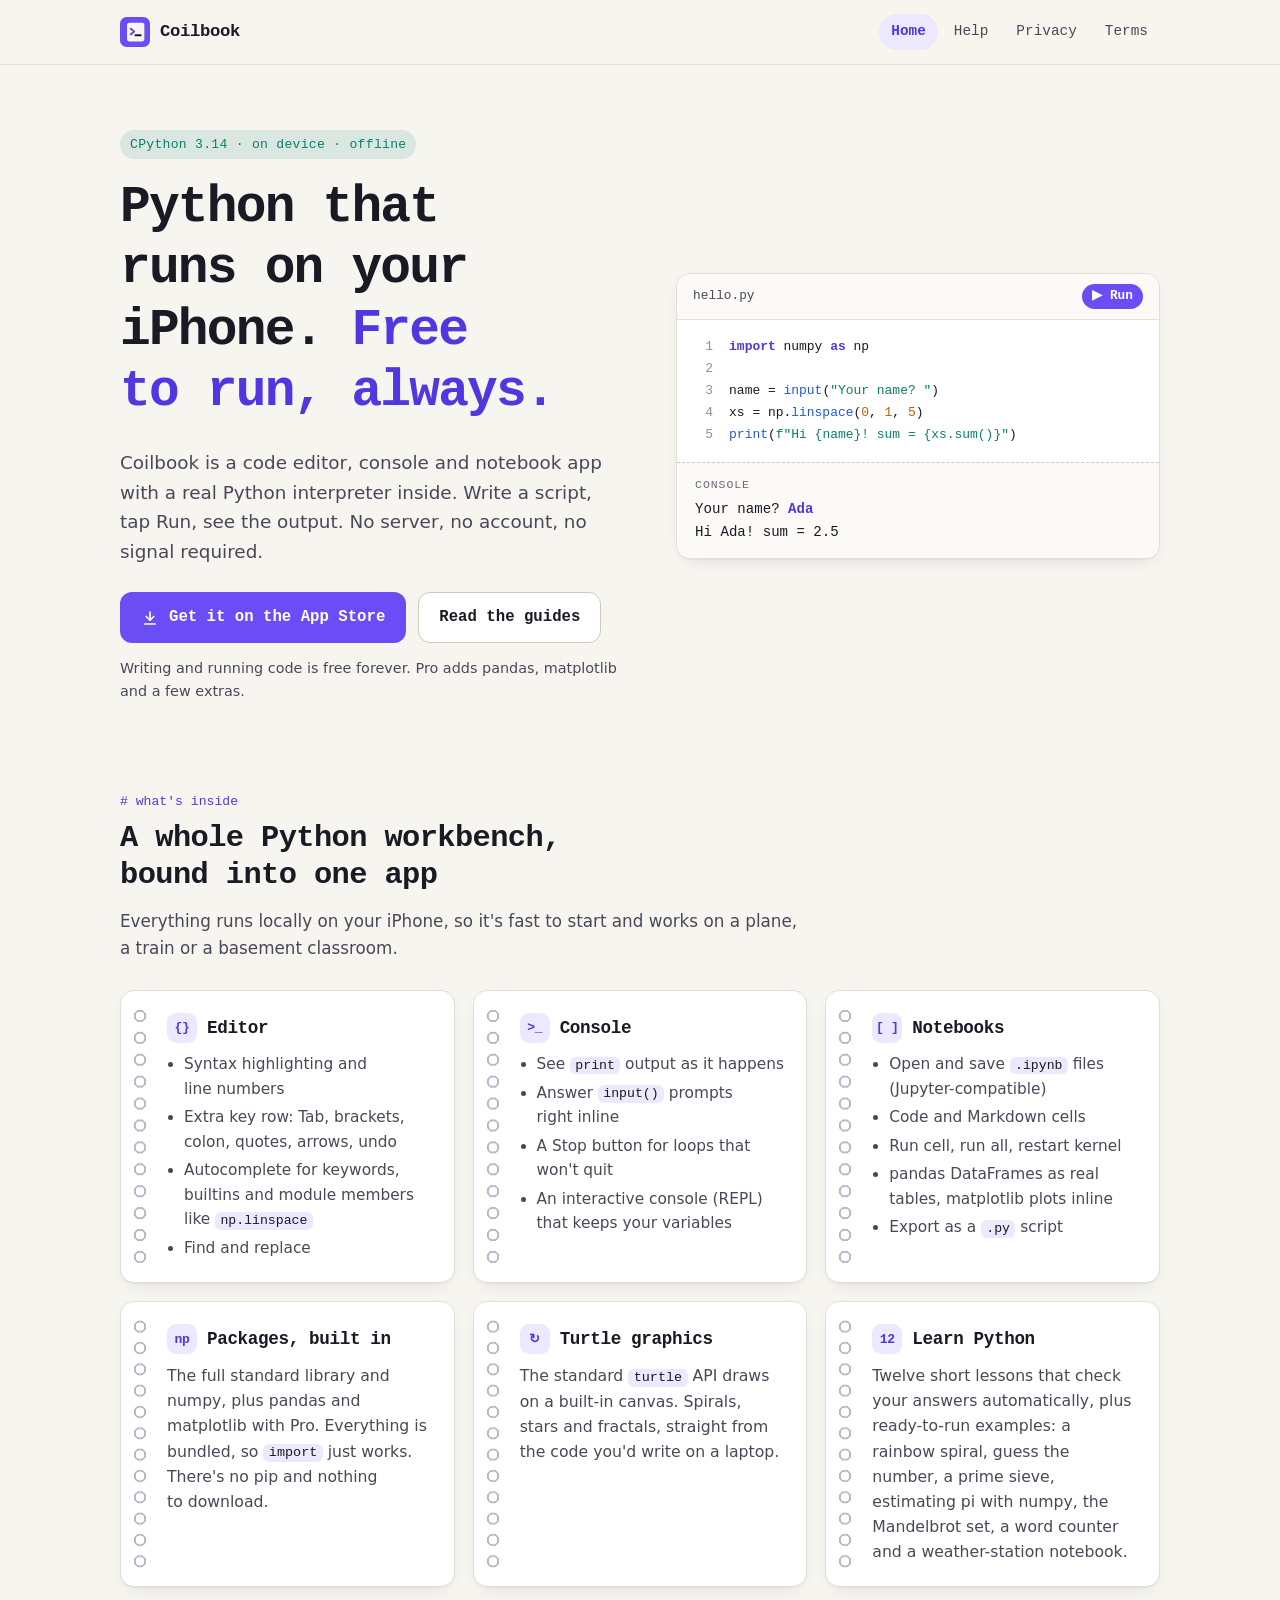
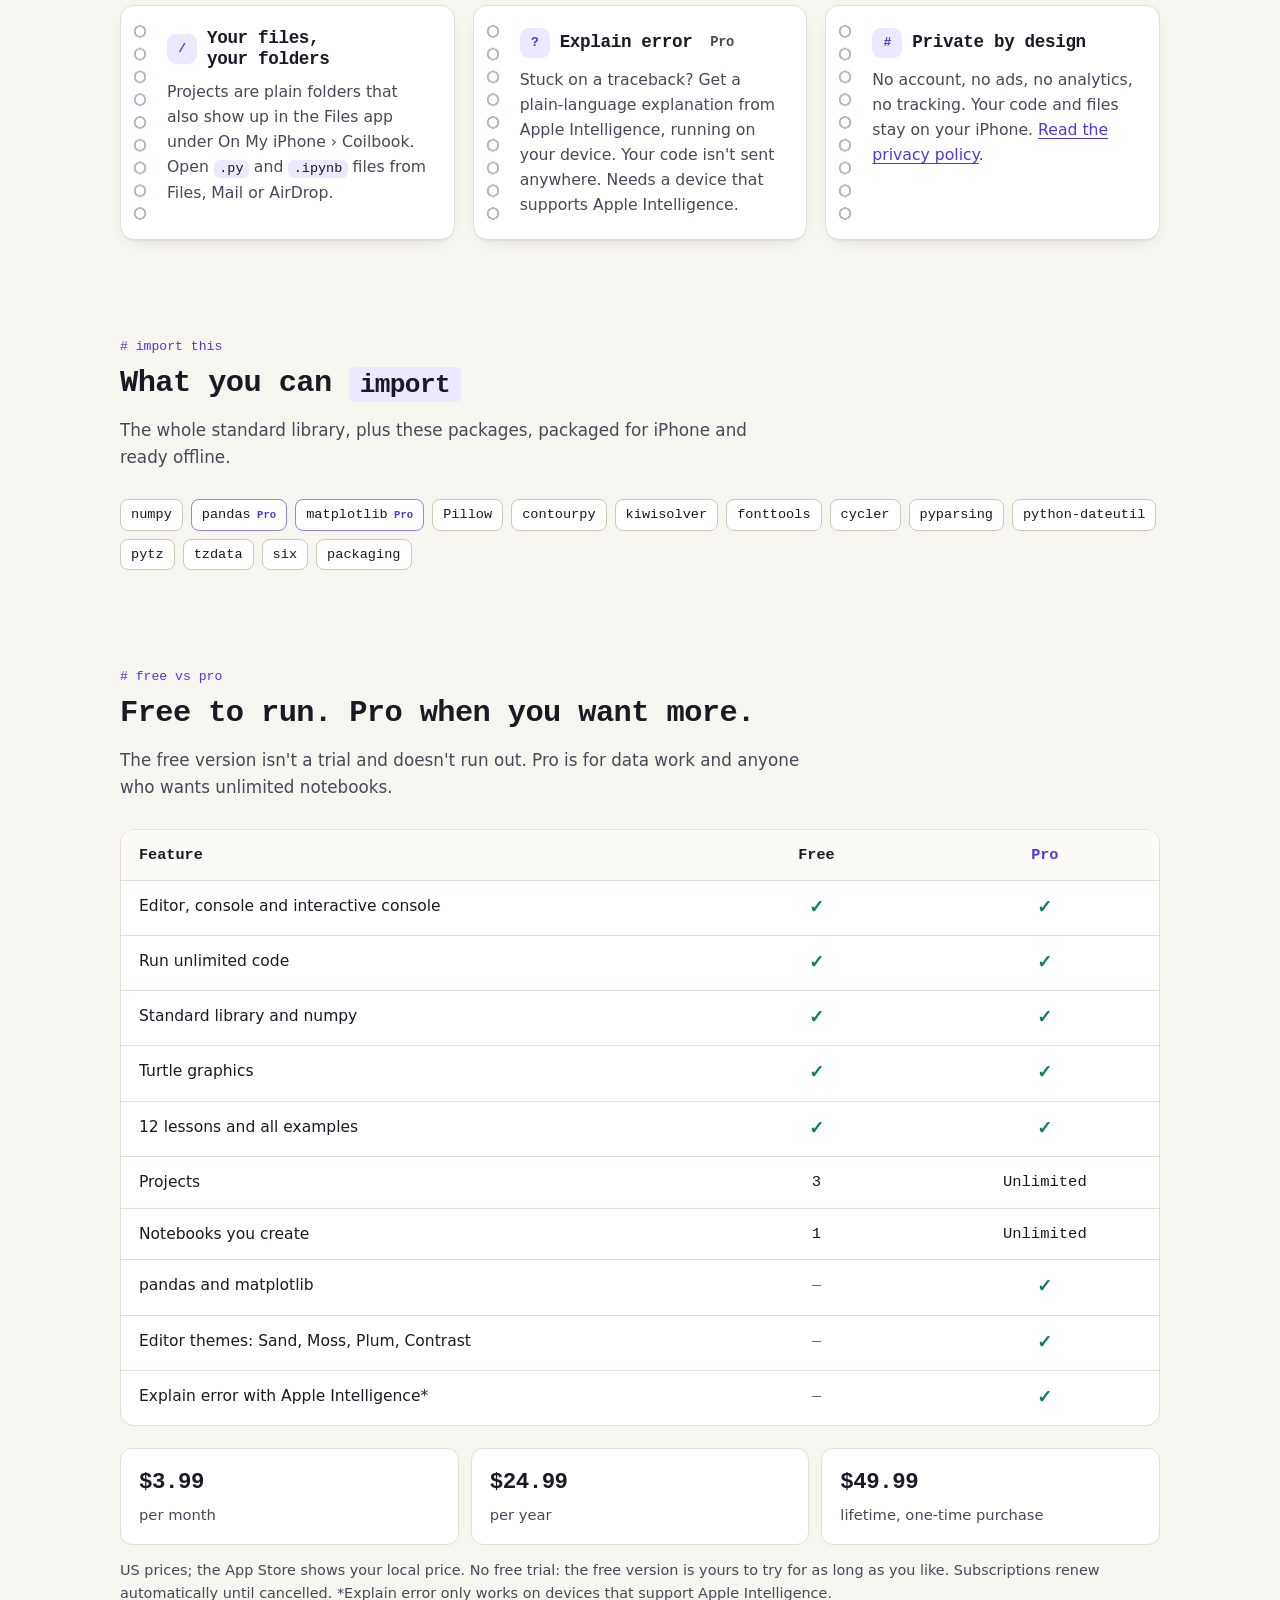
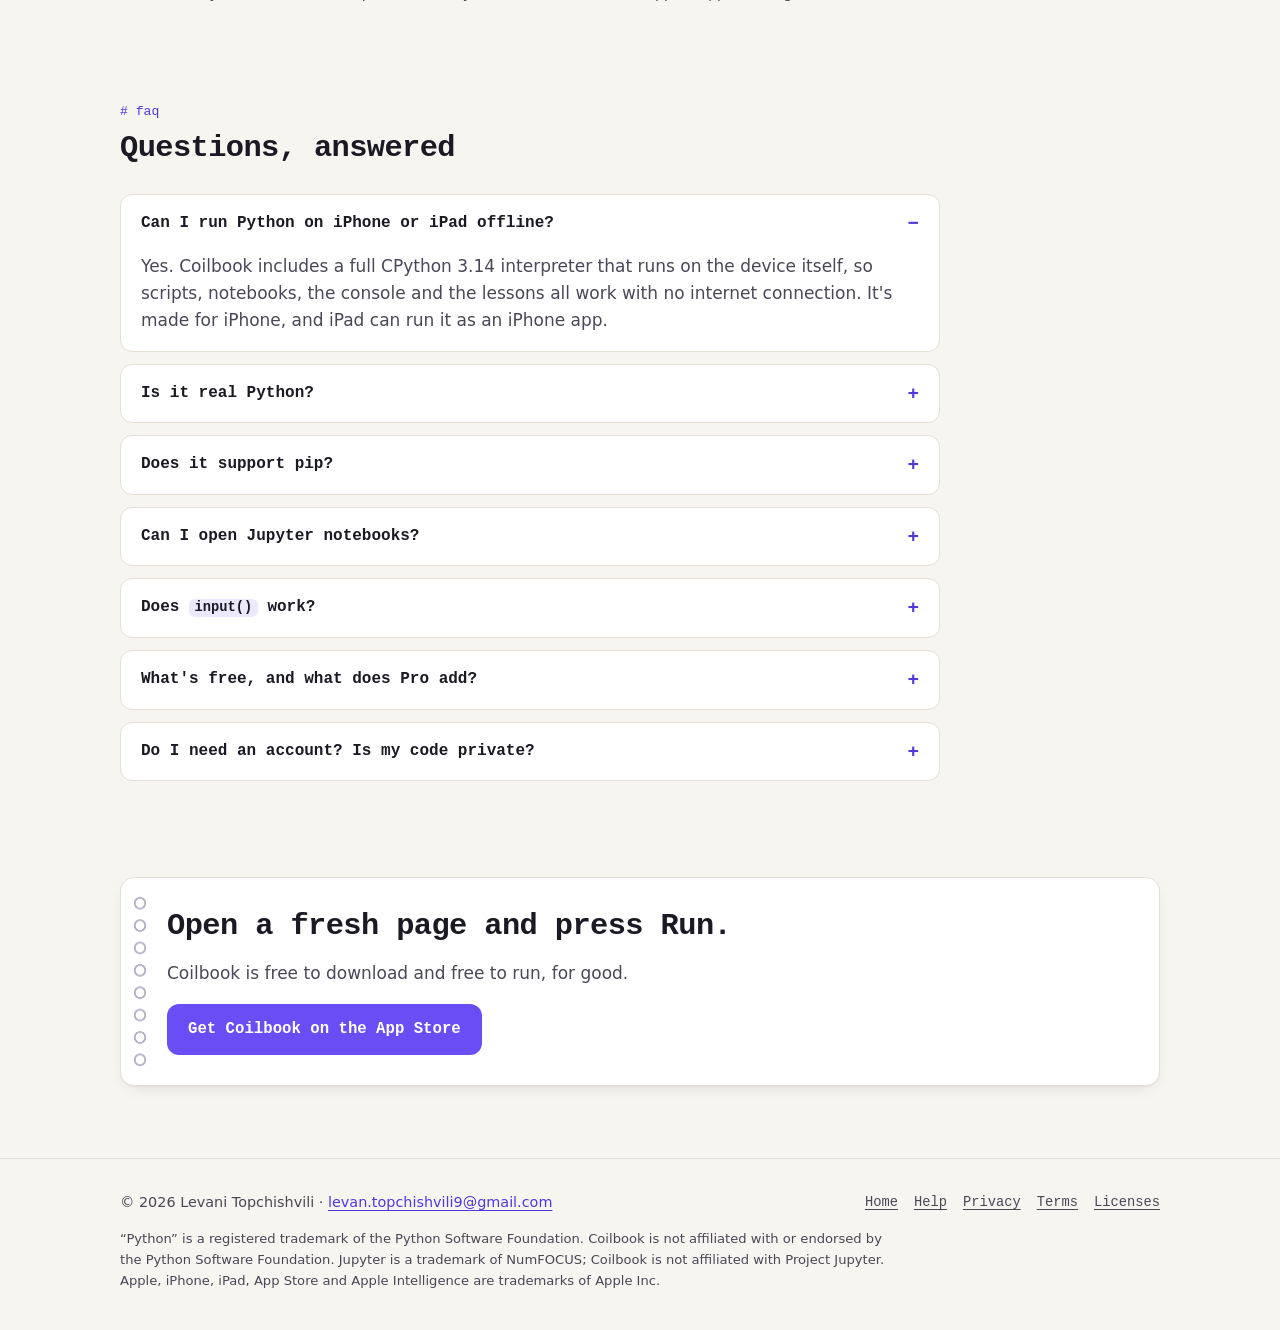
==== docs/index.html @ a7936e28 "Coilbook website" ====
<!doctype html>
<html lang="en">
<head>
  <meta charset="utf-8">
  <meta name="viewport" content="width=device-width, initial-scale=1">
  <title>Coilbook – Python on iPhone, offline</title>
  <meta name="description" content="Coilbook is a code editor, console and .ipynb notebook app that runs Python 3.14 entirely on your iPhone, offline. numpy, turtle and the full standard library included. Free to run, always.">
  <link rel="canonical" href="https://levan2002.github.io/coilbook/">
  <meta name="theme-color" content="#F7F5F0" media="(prefers-color-scheme: light)">
  <meta name="theme-color" content="#15131C" media="(prefers-color-scheme: dark)">
  <meta property="og:type" content="website">
  <meta property="og:site_name" content="Coilbook">
  <meta property="og:title" content="Coilbook – Python that runs on your iPhone">
  <meta property="og:description" content="Editor, console and Jupyter-compatible notebooks running CPython 3.14 on device. No account, no ads, no tracking.">
  <meta property="og:url" content="https://levan2002.github.io/coilbook/">
  <meta name="twitter:card" content="summary">
  <link rel="icon" href="favicon.svg" type="image/svg+xml">
  <link rel="stylesheet" href="styles.css">
  <script type="application/ld+json">
  {
    "@context": "https://schema.org",
    "@type": "SoftwareApplication",
    "name": "Coilbook",
    "operatingSystem": "iOS",
    "applicationCategory": "DeveloperApplication",
    "description": "A code editor, console and Jupyter-compatible notebooks that run Python 3.14 (CPython) entirely on the iPhone, offline.",
    "url": "https://levan2002.github.io/coilbook/",
    "downloadUrl": "https://apps.apple.com/app/coilbook",
    "author": { "@type": "Person", "name": "Levani Topchishvili" },
    "offers": { "@type": "Offer", "price": "0", "priceCurrency": "USD" }
  }
  </script>
  <script type="application/ld+json">
  {
    "@context": "https://schema.org",
    "@type": "FAQPage",
    "mainEntity": [
      {
        "@type": "Question",
        "name": "Can I run Python on iPhone or iPad offline?",
        "acceptedAnswer": { "@type": "Answer", "text": "Yes. Coilbook includes a full CPython 3.14 interpreter that runs on the device itself, so scripts, notebooks, the console and the lessons all work with no internet connection. It is made for iPhone, and iPad can run it as an iPhone app." }
      },
      {
        "@type": "Question",
        "name": "Does Coilbook support pip?",
        "acceptedAnswer": { "@type": "Answer", "text": "No. Coilbook does not download packages from the internet. It ships with the full standard library plus numpy, pandas and matplotlib (and their dependencies: Pillow, contourpy, kiwisolver, fonttools, cycler, pyparsing, python-dateutil, pytz, tzdata, six and packaging), all built in and ready to import." }
      },
      {
        "@type": "Question",
        "name": "Can I open Jupyter notebooks?",
        "acceptedAnswer": { "@type": "Answer", "text": "Yes. Coilbook opens and saves .ipynb files in the Jupyter-compatible format, with code and Markdown cells, inline results, pandas tables and matplotlib plots. You can also export a notebook as a .py script. Coilbook is not affiliated with Project Jupyter." }
      }
    ]
  }
  </script>
</head>
<body>
<a class="skip" href="#main">Skip to content</a>

<header class="site-header">
  <div class="wrap">
    <a class="brand" href="./">
      <svg class="brand-mark" viewBox="0 0 64 64" aria-hidden="true"><rect width="64" height="64" rx="14" fill="#6A4DF5"/><rect x="15" y="12" width="37" height="40" rx="5" fill="#F7F5F0"/><path d="M23 25l7 6-7 6" fill="none" stroke="#6A4DF5" stroke-width="4.5" stroke-linecap="round" stroke-linejoin="round"/><path d="M33 39h11" stroke="#1B1923" stroke-width="4.5" stroke-linecap="round"/></svg>
      Coilbook
    </a>
    <nav class="site-nav" aria-label="Main">
      <ul>
        <li><a href="./" aria-current="page">Home</a></li>
        <li><a href="help.html">Help</a></li>
        <li><a href="privacy.html">Privacy</a></li>
        <li><a href="terms.html">Terms</a></li>
      </ul>
    </nav>
  </div>
</header>

<main id="main">

  <section class="hero" aria-labelledby="hero-title">
    <div class="wrap">
      <div>
        <span class="eyebrow">CPython 3.14 · on device · offline</span>
        <h1 id="hero-title">Python that runs on your iPhone. <span class="accent">Free to run, always.</span></h1>
        <p class="lede">Coilbook is a code editor, console and notebook app with a real Python interpreter inside. Write a script, tap Run, see the output. No server, no account, no signal required.</p>
        <div class="cta">
          <a class="btn btn-primary" href="https://apps.apple.com/app/coilbook">
            <svg viewBox="0 0 24 24" fill="none" stroke="currentColor" stroke-width="2.2" stroke-linecap="round" stroke-linejoin="round" aria-hidden="true"><path d="M12 4v11"/><path d="M7 10l5 5 5-5"/><path d="M5 20h14"/></svg>
            Get it on the App Store
          </a>
          <a class="btn btn-ghost" href="help.html">Read the guides</a>
        </div>
        <p class="fineprint">Writing and running code is free forever. Pro adds pandas, matplotlib and a few extras.</p>
      </div>

      <figure class="code" aria-label="A short Python script in Coilbook and the output it prints">
        <div class="code-bar"><span>hello.py</span><span class="run" aria-hidden="true">&#9654; Run</span></div>
<pre><code><span class="l"><span class="k">import</span> numpy <span class="k">as</span> np</span><span class="l"> </span><span class="l">name = <span class="f">input</span>(<span class="s">"Your name? "</span>)</span><span class="l">xs = np.<span class="f">linspace</span>(<span class="n">0</span>, <span class="n">1</span>, <span class="n">5</span>)</span><span class="l"><span class="f">print</span>(<span class="s">f"Hi {name}! sum = {xs.sum()}"</span>)</span></code></pre>
        <div class="out"><span class="out-label">Console</span>Your name? <span class="typed">Ada</span>
Hi Ada! sum = 2.5</div>
      </figure>
    </div>
  </section>

  <section id="features" aria-labelledby="features-title">
    <div class="wrap">
      <div class="section-head">
        <span class="tag"># what's inside</span>
        <h2 id="features-title">A whole Python workbench, bound into one app</h2>
        <p>Everything runs locally on your iPhone, so it's fast to start and works on a plane, a train or a basement classroom.</p>
      </div>

      <div class="grid">
        <article class="coil feature">
          <h3><span class="glyph" aria-hidden="true">{}</span>Editor</h3>
          <ul>
            <li>Syntax highlighting and line numbers</li>
            <li>Extra key row: Tab, brackets, colon, quotes, arrows, undo</li>
            <li>Autocomplete for keywords, builtins and module members like <code>np.linspace</code></li>
            <li>Find and replace</li>
          </ul>
        </article>

        <article class="coil feature">
          <h3><span class="glyph" aria-hidden="true">&gt;_</span>Console</h3>
          <ul>
            <li>See <code>print</code> output as it happens</li>
            <li>Answer <code>input()</code> prompts right inline</li>
            <li>A Stop button for loops that won't quit</li>
            <li>An interactive console (REPL) that keeps your variables</li>
          </ul>
        </article>

        <article class="coil feature">
          <h3><span class="glyph" aria-hidden="true">[ ]</span>Notebooks</h3>
          <ul>
            <li>Open and save <code>.ipynb</code> files (Jupyter-compatible)</li>
            <li>Code and Markdown cells</li>
            <li>Run cell, run all, restart kernel</li>
            <li>pandas DataFrames as real tables, matplotlib plots inline</li>
            <li>Export as a <code>.py</code> script</li>
          </ul>
        </article>

        <article class="coil feature">
          <h3><span class="glyph" aria-hidden="true">np</span>Packages, built in</h3>
          <p>The full standard library and numpy, plus pandas and matplotlib with Pro. Everything is bundled, so <code>import</code> just works. There's no pip and nothing to download.</p>
        </article>

        <article class="coil feature">
          <h3><span class="glyph" aria-hidden="true">&#8635;</span>Turtle graphics</h3>
          <p>The standard <code>turtle</code> API draws on a built-in canvas. Spirals, stars and fractals, straight from the code you'd write on a laptop.</p>
        </article>

        <article class="coil feature">
          <h3><span class="glyph" aria-hidden="true">12</span>Learn Python</h3>
          <p>Twelve short lessons that check your answers automatically, plus ready-to-run examples: a rainbow spiral, guess the number, a prime sieve, estimating pi with numpy, the Mandelbrot set, a word counter and a weather-station notebook.</p>
        </article>

        <article class="coil feature">
          <h3><span class="glyph" aria-hidden="true">/</span>Your files, your folders</h3>
          <p>Projects are plain folders that also show up in the Files app under On My iPhone › Coilbook. Open <code>.py</code> and <code>.ipynb</code> files from Files, Mail or AirDrop.</p>
        </article>

        <article class="coil feature">
          <h3><span class="glyph" aria-hidden="true">?</span>Explain error <small class="meta">&nbsp;Pro</small></h3>
          <p>Stuck on a traceback? Get a plain-language explanation from Apple Intelligence, running on your device. Your code isn't sent anywhere. Needs a device that supports Apple Intelligence.</p>
        </article>

        <article class="coil feature">
          <h3><span class="glyph" aria-hidden="true">#</span>Private by design</h3>
          <p>No account, no ads, no analytics, no tracking. Your code and files stay on your iPhone. <a href="privacy.html">Read the privacy policy</a>.</p>
        </article>
      </div>
    </div>
  </section>

  <section id="packages" aria-labelledby="packages-title">
    <div class="wrap">
      <div class="section-head">
        <span class="tag"># import this</span>
        <h2 id="packages-title">What you can <code>import</code></h2>
        <p>The whole standard library, plus these packages, packaged for iPhone and ready offline.</p>
      </div>
      <ul class="pkgs" aria-label="Bundled packages">
        <li>numpy</li>
        <li class="pro">pandas</li>
        <li class="pro">matplotlib</li>
        <li>Pillow</li>
        <li>contourpy</li>
        <li>kiwisolver</li>
        <li>fonttools</li>
        <li>cycler</li>
        <li>pyparsing</li>
        <li>python-dateutil</li>
        <li>pytz</li>
        <li>tzdata</li>
        <li>six</li>
        <li>packaging</li>
      </ul>
    </div>
  </section>

  <section id="pricing" aria-labelledby="pricing-title">
    <div class="wrap">
      <div class="section-head">
        <span class="tag"># free vs pro</span>
        <h2 id="pricing-title">Free to run. Pro when you want more.</h2>
        <p>The free version isn't a trial and doesn't run out. Pro is for data work and anyone who wants unlimited notebooks.</p>
      </div>

      <div class="table-scroll">
        <table class="plans">
          <caption class="visually-hidden">What's included in Coilbook Free and Coilbook Pro</caption>
          <thead>
            <tr><th scope="col">Feature</th><th scope="col">Free</th><th scope="col" class="pro-col">Pro</th></tr>
          </thead>
          <tbody>
            <tr><th scope="row">Editor, console and interactive console</th><td class="yes">&#10003;<span class="visually-hidden"> Included</span></td><td class="yes">&#10003;<span class="visually-hidden"> Included</span></td></tr>
            <tr><th scope="row">Run unlimited code</th><td class="yes">&#10003;<span class="visually-hidden"> Included</span></td><td class="yes">&#10003;<span class="visually-hidden"> Included</span></td></tr>
            <tr><th scope="row">Standard library and numpy</th><td class="yes">&#10003;<span class="visually-hidden"> Included</span></td><td class="yes">&#10003;<span class="visually-hidden"> Included</span></td></tr>
            <tr><th scope="row">Turtle graphics</th><td class="yes">&#10003;<span class="visually-hidden"> Included</span></td><td class="yes">&#10003;<span class="visually-hidden"> Included</span></td></tr>
            <tr><th scope="row">12 lessons and all examples</th><td class="yes">&#10003;<span class="visually-hidden"> Included</span></td><td class="yes">&#10003;<span class="visually-hidden"> Included</span></td></tr>
            <tr><th scope="row">Projects</th><td>3</td><td>Unlimited</td></tr>
            <tr><th scope="row">Notebooks you create</th><td>1</td><td>Unlimited</td></tr>
            <tr><th scope="row">pandas and matplotlib</th><td class="no">&mdash;<span class="visually-hidden"> Not included</span></td><td class="yes">&#10003;<span class="visually-hidden"> Included</span></td></tr>
            <tr><th scope="row">Editor themes: Sand, Moss, Plum, Contrast</th><td class="no">&mdash;<span class="visually-hidden"> Not included</span></td><td class="yes">&#10003;<span class="visually-hidden"> Included</span></td></tr>
            <tr><th scope="row">Explain error with Apple Intelligence*</th><td class="no">&mdash;<span class="visually-hidden"> Not included</span></td><td class="yes">&#10003;<span class="visually-hidden"> Included</span></td></tr>
          </tbody>
        </table>
      </div>

      <div class="prices" aria-label="Coilbook Pro prices">
        <div class="price"><b>$3.99</b><span>per month</span></div>
        <div class="price"><b>$24.99</b><span>per year</span></div>
        <div class="price"><b>$49.99</b><span>lifetime, one-time purchase</span></div>
      </div>
      <p class="fineprint" style="margin-top:14px">US prices; the App Store shows your local price. No free trial: the free version is yours to try for as long as you like. Subscriptions renew automatically until cancelled. *Explain error only works on devices that support Apple Intelligence.</p>
    </div>
  </section>

  <section id="faq" aria-labelledby="faq-title">
    <div class="wrap">
      <div class="section-head">
        <span class="tag"># faq</span>
        <h2 id="faq-title">Questions, answered</h2>
      </div>
      <div class="faq">
        <details open>
          <summary>Can I run Python on iPhone or iPad offline?</summary>
          <div>
            <p>Yes. Coilbook includes a full CPython 3.14 interpreter that runs on the device itself, so scripts, notebooks, the console and the lessons all work with no internet connection. It's made for iPhone, and iPad can run it as an iPhone app.</p>
          </div>
        </details>
        <details>
          <summary>Is it real Python?</summary>
          <div>
            <p>Yes. It's CPython 3.14, the reference implementation, with the full standard library. Code you write in Coilbook is ordinary Python, so it runs the same way on a Mac or PC.</p>
          </div>
        </details>
        <details>
          <summary>Does it support pip?</summary>
          <div>
            <p>No. Coilbook doesn't download packages from the internet. Instead it ships with the full standard library plus numpy, pandas and matplotlib (and their dependencies: Pillow, contourpy, kiwisolver, fonttools, cycler, pyparsing, python-dateutil, pytz, tzdata, six and packaging), all built in and ready to <code>import</code>. pandas and matplotlib need Pro.</p>
          </div>
        </details>
        <details>
          <summary>Can I open Jupyter notebooks?</summary>
          <div>
            <p>Yes. Coilbook opens and saves <code>.ipynb</code> files in the Jupyter-compatible format, with code and Markdown cells, inline results, pandas tables and matplotlib plots. You can also export a notebook as a <code>.py</code> script. Open notebooks from the Files app, Mail or AirDrop. (Coilbook is an independent app and isn't affiliated with Project Jupyter.)</p>
          </div>
        </details>
        <details>
          <summary>Does <code>input()</code> work?</summary>
          <div>
            <p>Yes. When your program asks for input, the prompt appears in the console and you type the answer right there, just like in a terminal.</p>
          </div>
        </details>
        <details>
          <summary>What's free, and what does Pro add?</summary>
          <div>
            <p>Free: the editor, unlimited code runs, the standard library, numpy, turtle, the console, all lessons and examples, 3 projects and 1 notebook you create. Pro adds pandas and matplotlib, unlimited notebooks and projects, four editor themes and Explain error. Pro is $3.99 a month, $24.99 a year or $49.99 once for lifetime.</p>
          </div>
        </details>
        <details>
          <summary>Do I need an account? Is my code private?</summary>
          <div>
            <p>No account is needed. There are no ads, no analytics and no tracking, and your code and files stay on your iPhone. Details are in the <a href="privacy.html">privacy policy</a>.</p>
          </div>
        </details>
      </div>
    </div>
  </section>

  <section aria-labelledby="cta-title">
    <div class="wrap">
      <div class="coil" style="padding-top:30px;padding-bottom:30px">
        <h2 id="cta-title">Open a fresh page and press Run.</h2>
        <p style="color:var(--ink-2)">Coilbook is free to download and free to run, for good.</p>
        <a class="btn btn-primary" href="https://apps.apple.com/app/coilbook">Get Coilbook on the App Store</a>
      </div>
    </div>
  </section>

</main>

<footer class="site-footer">
  <div class="wrap">
    <div class="footer-top">
      <p style="margin:0">&copy; 2026 Levani Topchishvili · <a href="mailto:levan.topchishvili9@gmail.com">levan.topchishvili9@gmail.com</a></p>
      <ul class="footer-links">
        <li><a href="./">Home</a></li>
        <li><a href="help.html">Help</a></li>
        <li><a href="privacy.html">Privacy</a></li>
        <li><a href="terms.html">Terms</a></li>
        <li><a href="licenses.html">Licenses</a></li>
      </ul>
    </div>
    <p class="trademark">&ldquo;Python&rdquo; is a registered trademark of the Python Software Foundation. Coilbook is not affiliated with or endorsed by the Python Software Foundation. Jupyter is a trademark of NumFOCUS; Coilbook is not affiliated with Project Jupyter. Apple, iPhone, iPad, App Store and Apple Intelligence are trademarks of Apple Inc.</p>
  </div>
</footer>
</body>
</html>
---- docs/styles.css ----
/* Coilbook website — spiral-bound coder's notebook */

:root {
  color-scheme: light dark;
  --paper: #F7F5F0;
  --sheet: #FFFFFF;
  --sheet-2: #FBFAF6;
  --ink: #1B1923;
  --ink-2: #4A4757;
  --rule: #E3DFD4;
  --rule-strong: #CFC9BA;
  --violet: #6A4DF5;
  --violet-ink: #5236E0;
  --violet-soft: #ECE8FE;
  --on-violet: #FFFFFF;
  --teal: #0B7F68;
  --amber: #B4610C;
  --blue: #2457D6;
  --muted-code: #6B6878;
  --ring: #B9B3C7;
  --shadow: 0 1px 0 rgba(27, 25, 35, .04), 0 6px 20px -12px rgba(27, 25, 35, .25);

  --mono: ui-monospace, "SF Mono", SFMono-Regular, Menlo, Consolas, monospace;
  --sans: system-ui, -apple-system, BlinkMacSystemFont, "Segoe UI", Roboto, "Helvetica Neue", Arial, sans-serif;
  --radius: 14px;
  --max: 1080px;
}

@media (prefers-color-scheme: dark) {
  :root {
    --paper: #15131C;
    --sheet: #1D1A26;
    --sheet-2: #191722;
    --ink: #ECEAF2;
    --ink-2: #B5B1C4;
    --rule: #2E2A3A;
    --rule-strong: #3D384C;
    --violet: #9583FF;
    --violet-ink: #A797FF;
    --violet-soft: #26213A;
    --on-violet: #15131C;
    --teal: #45CDAE;
    --amber: #F0A65A;
    --blue: #86A8FF;
    --muted-code: #8F8BA1;
    --ring: #4A4560;
    --shadow: 0 1px 0 rgba(0, 0, 0, .3), 0 8px 24px -14px rgba(0, 0, 0, .7);
  }
}

*, *::before, *::after { box-sizing: border-box; }

html { -webkit-text-size-adjust: 100%; scroll-padding-top: 84px; }
@media (prefers-reduced-motion: no-preference) { html { scroll-behavior: smooth; } }

body {
  margin: 0;
  background: var(--paper);
  color: var(--ink);
  font: 17px/1.6 var(--sans);
  -webkit-font-smoothing: antialiased;
}

img, svg { max-width: 100%; display: block; }

a { color: var(--violet-ink); text-underline-offset: 3px; text-decoration-thickness: 1px; }
a:hover { text-decoration-thickness: 2px; }
:focus-visible { outline: 3px solid var(--violet); outline-offset: 2px; border-radius: 6px; }

h1, h2, h3, h4 {
  font-family: var(--mono);
  font-weight: 700;
  letter-spacing: -0.02em;
  line-height: 1.2;
  margin: 0 0 .5em;
  text-wrap: balance;
}
h1 { font-size: clamp(2rem, 5.2vw, 3.2rem); letter-spacing: -0.035em; }
h2 { font-size: clamp(1.45rem, 3vw, 1.9rem); }
h3 { font-size: 1.1rem; }
p { margin: 0 0 1em; }
p, li { text-wrap: pretty; }

code, kbd, pre, samp { font-family: var(--mono); font-size: .9em; }
:not(pre) > code {
  background: var(--violet-soft);
  color: var(--ink);
  padding: .1em .4em;
  border-radius: 6px;
  font-size: .86em;
}
kbd {
  display: inline-block;
  min-width: 1.8em;
  padding: .05em .45em;
  border: 1px solid var(--rule-strong);
  border-bottom-width: 2px;
  border-radius: 6px;
  background: var(--sheet);
  font-size: .82em;
  text-align: center;
}

.skip {
  position: absolute; left: 16px; top: -60px;
  background: var(--violet); color: var(--on-violet);
  padding: 8px 14px; border-radius: 8px; z-index: 100; text-decoration: none;
}
.skip:focus { top: 12px; }

.wrap { width: 100%; max-width: var(--max); margin: 0 auto; padding: 0 20px; }
@media (max-width: 480px) { .wrap { padding: 0 16px; } }

/* ---------- Header ---------- */
.site-header {
  position: sticky; top: 0; z-index: 50;
  background: color-mix(in srgb, var(--paper) 88%, transparent);
  -webkit-backdrop-filter: saturate(1.4) blur(12px);
  backdrop-filter: saturate(1.4) blur(12px);
  border-bottom: 1px solid var(--rule);
}
.site-header .wrap {
  display: flex; align-items: center; justify-content: space-between;
  gap: 16px; min-height: 64px; flex-wrap: wrap;
}
.brand {
  display: inline-flex; align-items: center; gap: 10px;
  font-family: var(--mono); font-weight: 700; font-size: 1.08rem;
  color: var(--ink); text-decoration: none; letter-spacing: -0.02em;
}
.brand-mark { width: 30px; height: 30px; flex: none; }
.site-nav ul { display: flex; gap: 4px; list-style: none; margin: 0; padding: 0; flex-wrap: wrap; }
.site-nav a {
  display: block; padding: 6px 12px; border-radius: 999px;
  font-family: var(--mono); font-size: .9rem; color: var(--ink-2); text-decoration: none;
}
.site-nav a:hover { color: var(--ink); background: var(--violet-soft); }
.site-nav a[aria-current="page"] { color: var(--violet-ink); background: var(--violet-soft); font-weight: 600; }
@media (max-width: 520px) {
  .site-header .wrap { padding-top: 8px; padding-bottom: 8px; gap: 6px; }
  .site-nav a { padding: 5px 9px; font-size: .84rem; }
}

/* ---------- Buttons ---------- */
.btn {
  display: inline-flex; align-items: center; gap: 10px;
  padding: 12px 20px; border-radius: 12px;
  font-family: var(--mono); font-weight: 600; font-size: .98rem;
  text-decoration: none; border: 1.5px solid transparent;
  transition: transform .12s ease, background-color .12s ease;
}
.btn:active { transform: translateY(1px); }
.btn-primary { background: var(--violet); color: var(--on-violet); }
.btn-primary:hover { background: var(--violet-ink); }
.btn-ghost { color: var(--ink); border-color: var(--rule-strong); background: var(--sheet); }
.btn-ghost:hover { border-color: var(--violet); }
.btn svg { width: 18px; height: 18px; }

/* ---------- Coil-bound card ---------- */
.coil {
  position: relative;
  background: var(--sheet);
  border: 1px solid var(--rule);
  border-radius: var(--radius);
  box-shadow: var(--shadow);
  padding: 22px 22px 22px 46px;
}
.coil::before {
  content: "";
  position: absolute; left: 10px; top: 14px; bottom: 14px; width: 18px;
  background:
    radial-gradient(circle at 50% 50%, transparent 4.2px, var(--ring) 4.6px, var(--ring) 6px, transparent 6.4px)
    center top / 18px 22px;
  background-repeat: no-repeat round;
  pointer-events: none;
}
.coil > :last-child { margin-bottom: 0; }

/* ---------- Hero ---------- */
.hero { padding: 64px 0 40px; }
.hero .wrap { display: grid; grid-template-columns: 1.05fr 1fr; gap: 48px; align-items: center; }
.eyebrow {
  display: inline-block; margin-bottom: 18px;
  font-family: var(--mono); font-size: .82rem; letter-spacing: .02em;
  color: var(--teal); background: color-mix(in srgb, var(--teal) 12%, transparent);
  padding: 4px 10px; border-radius: 999px;
}
.hero h1 .accent { color: var(--violet-ink); }
.lede { font-size: 1.15rem; color: var(--ink-2); max-width: 34em; }
.cta { display: flex; gap: 12px; flex-wrap: wrap; margin: 26px 0 14px; }
.fineprint { font-size: .9rem; color: var(--ink-2); margin: 0; }
@media (max-width: 860px) {
  .hero { padding: 40px 0 24px; }
  .hero .wrap { grid-template-columns: 1fr; gap: 32px; }
}

/* ---------- Code blocks ---------- */
.code {
  margin: 0;
  border-radius: var(--radius);
  background: var(--sheet);
  border: 1px solid var(--rule);
  box-shadow: var(--shadow);
  overflow: hidden;
}
.code-bar {
  display: flex; align-items: center; justify-content: space-between; gap: 8px;
  padding: 10px 16px; border-bottom: 1px solid var(--rule);
  font-family: var(--mono); font-size: .8rem; color: var(--ink-2);
  background: var(--sheet-2);
}
.code-bar .run {
  color: var(--on-violet); background: var(--violet);
  padding: 2px 10px; border-radius: 999px; font-weight: 600;
}
.code pre {
  margin: 0; padding: 16px 18px 16px 0;
  overflow-x: auto; font-size: .9rem; line-height: 1.7;
  counter-reset: ln;
}
.code pre code { display: block; }
.code .l { display: block; padding-left: 52px; position: relative; white-space: pre; }
.code .l::before {
  counter-increment: ln; content: counter(ln);
  position: absolute; left: 0; width: 36px; text-align: right;
  color: var(--muted-code); opacity: .75;
}
.code .out {
  border-top: 1px dashed var(--rule-strong);
  padding: 12px 18px 14px;
  font-family: var(--mono); font-size: .88rem; line-height: 1.65;
  background: var(--sheet-2);
  white-space: pre-wrap;
}
.code .out-label {
  display: block; font-size: .72rem; letter-spacing: .08em; text-transform: uppercase;
  color: var(--muted-code); margin-bottom: 4px;
}
.code .typed { color: var(--violet-ink); font-weight: 600; }

/* syntax */
.k { color: var(--violet-ink); font-weight: 600; }
.s { color: var(--teal); }
.n { color: var(--amber); }
.f { color: var(--blue); }
.c { color: var(--muted-code); font-style: italic; }

/* keyboard row strip */
.keyrow {
  display: flex; gap: 6px; flex-wrap: wrap;
  padding: 10px 14px; border-top: 1px solid var(--rule); background: var(--sheet-2);
}
.keyrow span {
  font-family: var(--mono); font-size: .8rem;
  padding: 3px 9px; border-radius: 7px;
  background: var(--sheet); border: 1px solid var(--rule-strong); color: var(--ink);
}

/* ---------- Sections ---------- */
section { padding: 48px 0; }
.section-head { max-width: 40em; margin-bottom: 28px; }
.section-head p { color: var(--ink-2); font-size: 1.05rem; }
.tag {
  font-family: var(--mono); font-size: .82rem; color: var(--violet-ink);
  display: block; margin-bottom: 8px;
}

.grid { display: grid; gap: 18px; grid-template-columns: repeat(auto-fill, minmax(min(100%, 300px), 1fr)); }
.feature h3 { display: flex; align-items: center; gap: 10px; }
.feature h3 .glyph {
  flex: none; width: 30px; height: 30px; border-radius: 9px;
  display: inline-grid; place-items: center;
  font-size: .82rem; color: var(--violet-ink); background: var(--violet-soft);
}
.feature p { color: var(--ink-2); font-size: .98rem; }
.feature ul { margin: 0; padding-left: 1.1em; color: var(--ink-2); font-size: .96rem; }
.feature li + li { margin-top: 4px; }

.pkgs { display: flex; flex-wrap: wrap; gap: 8px; margin: 0; padding: 0; list-style: none; }
.pkgs li {
  font-family: var(--mono); font-size: .85rem;
  padding: 4px 10px; border-radius: 8px;
  border: 1px solid var(--rule-strong); background: var(--sheet);
}
.pkgs li.pro { border-color: color-mix(in srgb, var(--violet) 55%, var(--rule-strong)); }
.pkgs li.pro::after { content: " Pro"; color: var(--violet-ink); font-weight: 700; font-size: .78em; }

/* ---------- Pricing table ---------- */
.table-scroll { overflow-x: auto; border-radius: var(--radius); }
table.plans {
  width: 100%; min-width: 520px; border-collapse: separate; border-spacing: 0;
  background: var(--sheet); border: 1px solid var(--rule); border-radius: var(--radius);
  box-shadow: var(--shadow); overflow: hidden; font-size: .97rem;
}
.plans th, .plans td { padding: 13px 18px; text-align: left; border-bottom: 1px solid var(--rule); vertical-align: top; }
.plans tbody tr:last-child th, .plans tbody tr:last-child td { border-bottom: 0; }
.plans thead th { font-family: var(--mono); font-size: .95rem; background: var(--sheet-2); }
.plans thead th.pro-col { color: var(--violet-ink); }
.plans tbody th { font-weight: 500; }
.plans td { width: 22%; text-align: center; font-family: var(--mono); }
.plans thead th:not(:first-child) { text-align: center; }
.yes { color: var(--teal); font-weight: 700; font-size: 1.1rem; }
.no { color: var(--muted-code); }
.prices { display: flex; flex-wrap: wrap; gap: 12px; margin-top: 22px; }
.price {
  flex: 1 1 180px; padding: 16px 18px; border-radius: 12px;
  border: 1px solid var(--rule); background: var(--sheet);
}
.price b { display: block; font-family: var(--mono); font-size: 1.4rem; letter-spacing: -0.02em; }
.price span { color: var(--ink-2); font-size: .92rem; }

/* ---------- FAQ ---------- */
.faq { display: grid; gap: 12px; max-width: 820px; }
.faq details {
  background: var(--sheet); border: 1px solid var(--rule); border-radius: 12px;
  padding: 0 20px;
}
.faq summary {
  cursor: pointer; list-style: none; padding: 16px 28px 16px 0; position: relative;
  font-family: var(--mono); font-weight: 600; font-size: 1rem;
}
.faq summary::-webkit-details-marker { display: none; }
.faq summary::after {
  content: "+"; position: absolute; right: 0; top: 14px;
  font-size: 1.2rem; color: var(--violet-ink);
}
.faq details[open] summary::after { content: "\2212"; }
.faq details > div { padding: 0 0 16px; color: var(--ink-2); }
.faq details > div > :last-child { margin-bottom: 0; }

/* ---------- Docs / long-form pages ---------- */
.page-head { padding: 52px 0 12px; }
.page-head p { color: var(--ink-2); font-size: 1.1rem; max-width: 40em; }
.meta { font-family: var(--mono); font-size: .86rem; color: var(--ink-2); }

.doc { display: grid; grid-template-columns: 230px minmax(0, 1fr); gap: 44px; padding: 24px 0 64px; align-items: start; }
.toc { position: sticky; top: 88px; font-size: .92rem; }
.toc h2 { font-size: .8rem; text-transform: uppercase; letter-spacing: .08em; color: var(--ink-2); margin-bottom: 10px; }
.toc ol { list-style: none; margin: 0; padding: 0; border-left: 2px solid var(--rule); }
.toc a { display: block; padding: 5px 0 5px 14px; color: var(--ink-2); text-decoration: none; margin-left: -2px; border-left: 2px solid transparent; }
.toc a:hover { color: var(--violet-ink); border-left-color: var(--violet); }
@media (max-width: 860px) {
  .doc { grid-template-columns: minmax(0, 1fr); gap: 20px; }
  .toc { position: static; }
  .toc ol { columns: 2; column-gap: 20px; }
  .toc li { break-inside: avoid; }
}
@media (max-width: 480px) { .toc ol { columns: 1; } }

.prose { max-width: 720px; min-width: 0; }
.prose .code { max-width: 100%; }
.prose > section, .prose > article { margin-bottom: 22px; }
.prose > section:not(.coil), .prose > article:not(.coil) { padding: 0; margin-bottom: 36px; }
.prose h2 { margin-top: 0; }
.prose h3 { margin-top: 1.4em; }
.prose ul, .prose ol { padding-left: 1.25em; margin: 0 0 1em; }
.prose li + li { margin-top: 5px; }
.prose .coil { padding: 26px 26px 26px 48px; }
@media (max-width: 480px) { .prose .coil { padding: 22px 18px 22px 42px; } }
.anchor { color: inherit; text-decoration: none; }
.anchor:hover::after { content: " #"; color: var(--violet-ink); }

.note {
  border-left: 3px solid var(--violet);
  background: var(--violet-soft);
  padding: 12px 16px; border-radius: 0 10px 10px 0; margin: 0 0 1em;
  font-size: .97rem;
}
.short {
  list-style: none; padding: 0 !important; margin: 0;
  display: grid; gap: 10px;
}
.short li { position: relative; padding-left: 28px; }
.short li::before {
  content: ">"; position: absolute; left: 4px; top: 0;
  font-family: var(--mono); font-weight: 700; color: var(--violet-ink);
}

.licenses { display: grid; gap: 12px; }
.lic {
  display: grid; grid-template-columns: minmax(0, 1fr) auto; gap: 4px 16px; align-items: baseline;
  padding: 14px 18px; background: var(--sheet); border: 1px solid var(--rule); border-radius: 12px;
}
.lic h3 { margin: 0; font-size: 1rem; }
.lic .lname { font-family: var(--mono); font-size: .85rem; color: var(--teal); text-align: right; }
.lic p { grid-column: 1 / -1; margin: 0; color: var(--ink-2); font-size: .93rem; }
@media (max-width: 520px) { .lic { grid-template-columns: 1fr; } .lic .lname { text-align: left; } }

/* ---------- Footer ---------- */
.site-footer {
  border-top: 1px solid var(--rule);
  padding: 32px 0 40px; margin-top: 24px;
  font-size: .9rem; color: var(--ink-2);
}
.site-footer .wrap { display: grid; gap: 14px; }
.footer-top { display: flex; justify-content: space-between; gap: 16px; flex-wrap: wrap; align-items: center; }
.footer-links { display: flex; gap: 16px; flex-wrap: wrap; list-style: none; margin: 0; padding: 0; font-family: var(--mono); font-size: .86rem; }
.footer-links a { color: var(--ink-2); }
.footer-links a:hover { color: var(--violet-ink); }
.trademark { font-size: .82rem; margin: 0; max-width: 60em; }

.center { text-align: center; }
.mt-0 { margin-top: 0; }
.visually-hidden {
  position: absolute !important; width: 1px; height: 1px; padding: 0; margin: -1px;
  overflow: hidden; clip: rect(0 0 0 0); white-space: nowrap; border: 0;
}
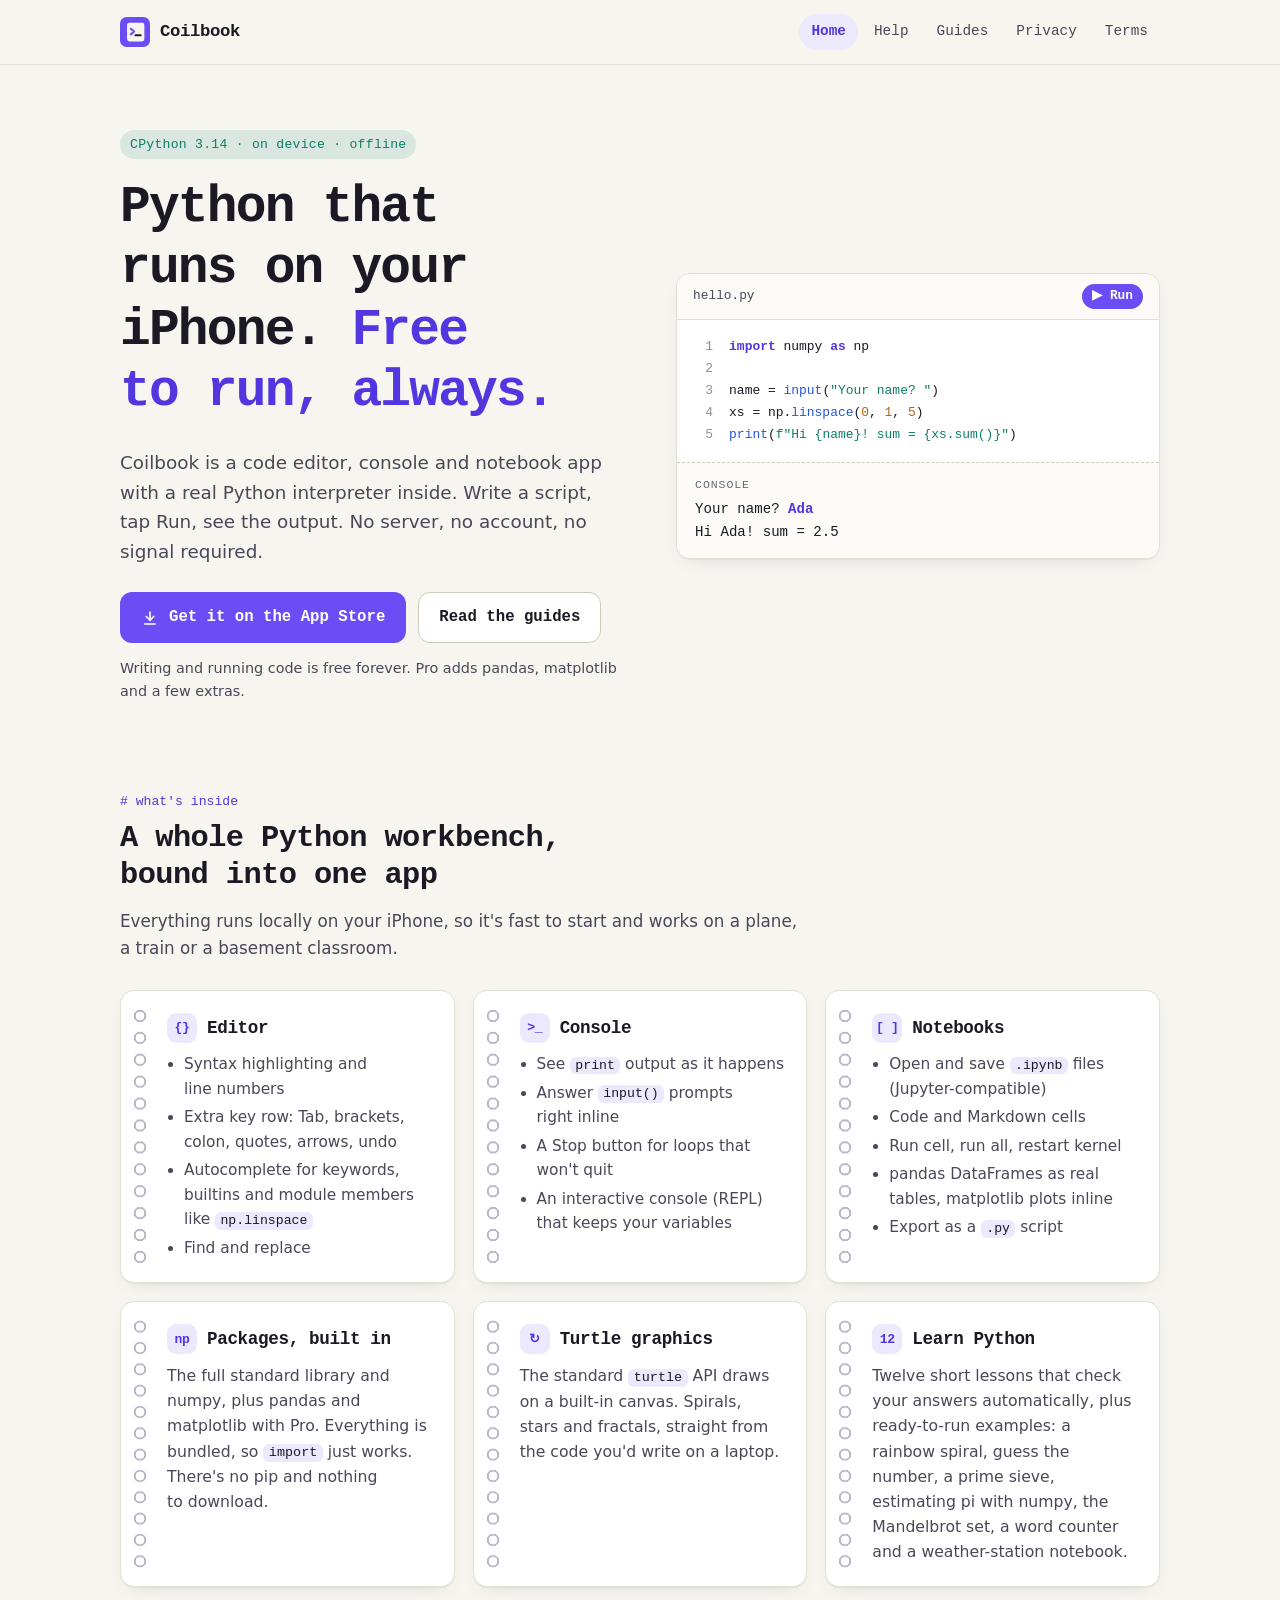
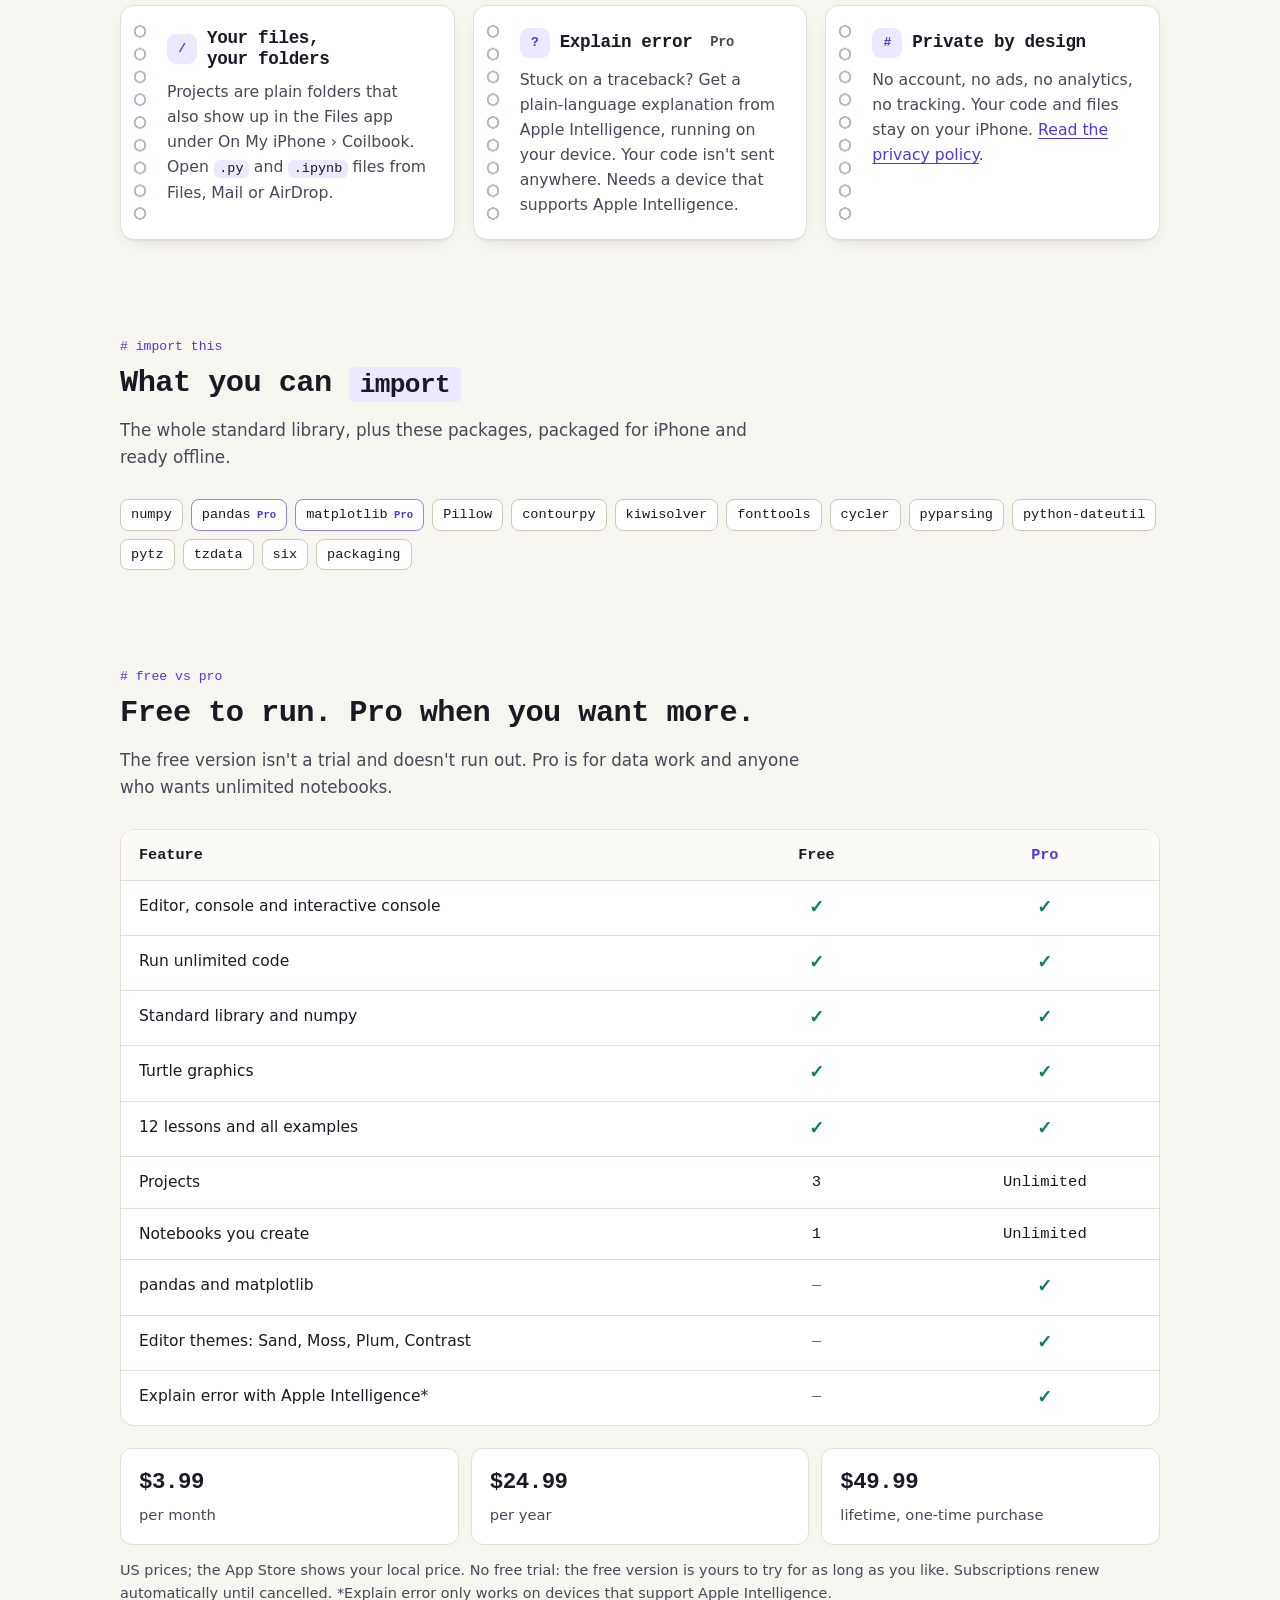
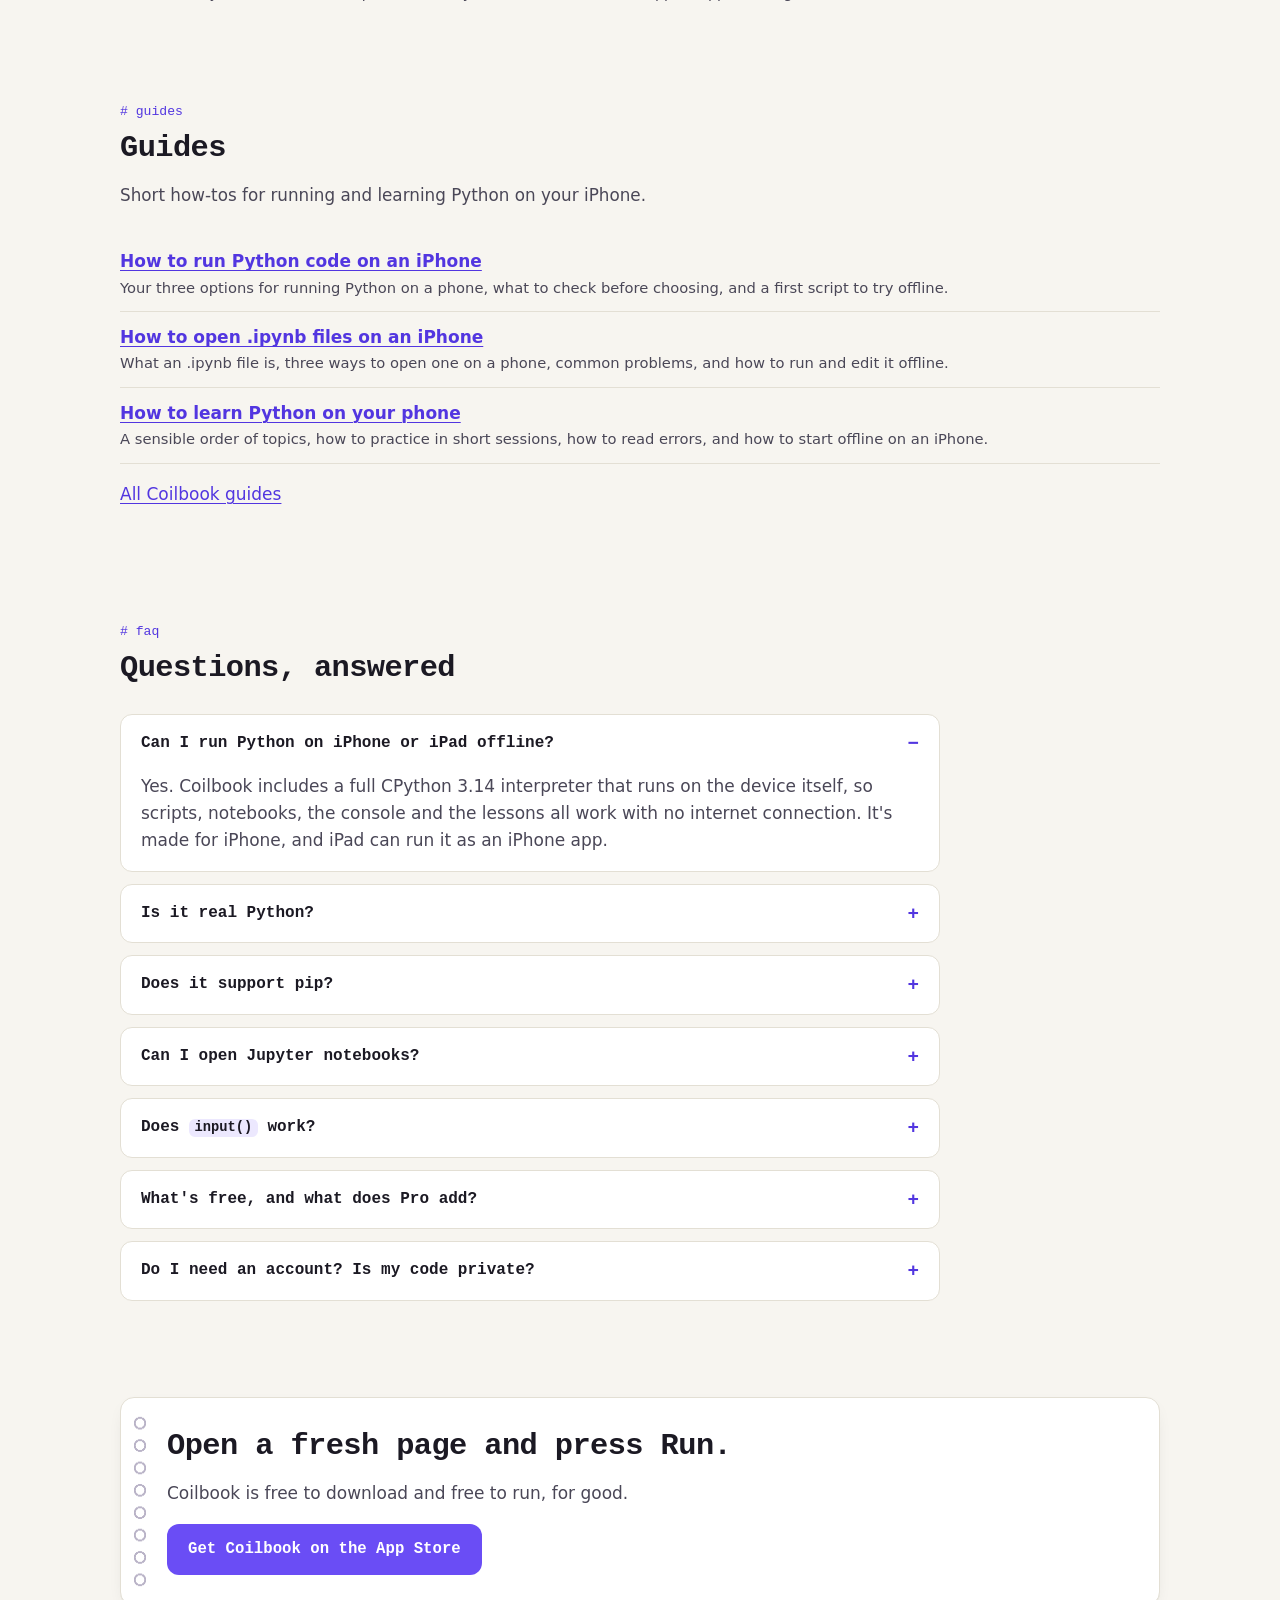
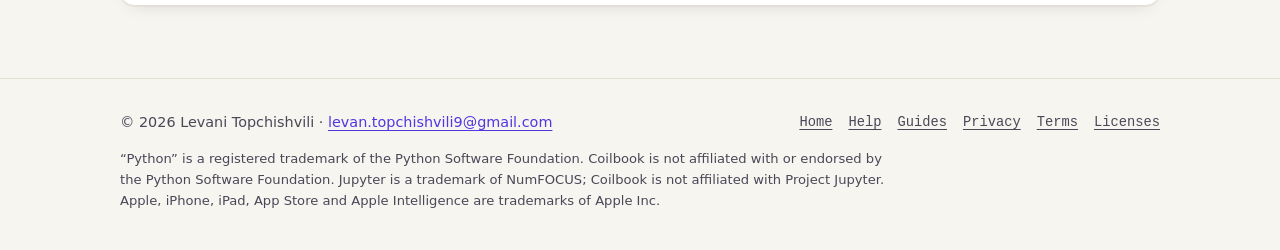
==== commit 98977665: "Guides: three how-to articles, guides hub, sitemap and App Store links" ====
--- a/docs/index.html
+++ b/docs/index.html
@@ -14,6 +14,7 @@
   <meta property="og:description" content="Editor, console and Jupyter-compatible notebooks running CPython 3.14 on device. No account, no ads, no tracking.">
   <meta property="og:url" content="https://levan2002.github.io/coilbook/">
   <meta name="twitter:card" content="summary">
+  <meta name="apple-itunes-app" content="app-id=6818796872">
   <link rel="icon" href="favicon.svg" type="image/svg+xml">
   <link rel="stylesheet" href="styles.css">
   <script type="application/ld+json">
@@ -25,7 +26,7 @@
     "applicationCategory": "DeveloperApplication",
     "description": "A code editor, console and Jupyter-compatible notebooks that run Python 3.14 (CPython) entirely on the iPhone, offline.",
     "url": "https://levan2002.github.io/coilbook/",
-    "downloadUrl": "https://apps.apple.com/app/coilbook",
+    "downloadUrl": "https://apps.apple.com/app/id6818796872",
     "author": { "@type": "Person", "name": "Levani Topchishvili" },
     "offers": { "@type": "Offer", "price": "0", "priceCurrency": "USD" }
   }
@@ -67,6 +68,7 @@
       <ul>
         <li><a href="./" aria-current="page">Home</a></li>
         <li><a href="help.html">Help</a></li>
+        <li><a href="guides/">Guides</a></li>
         <li><a href="privacy.html">Privacy</a></li>
         <li><a href="terms.html">Terms</a></li>
       </ul>
@@ -83,7 +85,7 @@
         <h1 id="hero-title">Python that runs on your iPhone. <span class="accent">Free to run, always.</span></h1>
         <p class="lede">Coilbook is a code editor, console and notebook app with a real Python interpreter inside. Write a script, tap Run, see the output. No server, no account, no signal required.</p>
         <div class="cta">
-          <a class="btn btn-primary" href="https://apps.apple.com/app/coilbook">
+          <a class="btn btn-primary" href="https://apps.apple.com/app/id6818796872">
             <svg viewBox="0 0 24 24" fill="none" stroke="currentColor" stroke-width="2.2" stroke-linecap="round" stroke-linejoin="round" aria-hidden="true"><path d="M12 4v11"/><path d="M7 10l5 5 5-5"/><path d="M5 20h14"/></svg>
             Get it on the App Store
           </a>
@@ -238,6 +240,22 @@
     </div>
   </section>
 
+  <section id="guides" aria-labelledby="guides-title">
+    <div class="wrap">
+      <div class="section-head">
+        <span class="tag"># guides</span>
+        <h2 id="guides-title">Guides</h2>
+        <p>Short how-tos for running and learning Python on your iPhone.</p>
+      </div>
+      <ul class="g-list">
+<li><a href="guides/how-to-run-python-on-iphone.html">How to run Python code on an iPhone</a><span>Your three options for running Python on a phone, what to check before choosing, and a first script to try offline.</span></li>
+<li><a href="guides/how-to-open-ipynb-files-on-iphone.html">How to open .ipynb files on an iPhone</a><span>What an .ipynb file is, three ways to open one on a phone, common problems, and how to run and edit it offline.</span></li>
+<li><a href="guides/how-to-learn-python-on-your-iphone.html">How to learn Python on your phone</a><span>A sensible order of topics, how to practice in short sessions, how to read errors, and how to start offline on an iPhone.</span></li>
+      </ul>
+      <p><a href="guides/">All Coilbook guides</a></p>
+    </div>
+  </section>
+
   <section id="faq" aria-labelledby="faq-title">
     <div class="wrap">
       <div class="section-head">
@@ -296,7 +314,7 @@
       <div class="coil" style="padding-top:30px;padding-bottom:30px">
         <h2 id="cta-title">Open a fresh page and press Run.</h2>
         <p style="color:var(--ink-2)">Coilbook is free to download and free to run, for good.</p>
-        <a class="btn btn-primary" href="https://apps.apple.com/app/coilbook">Get Coilbook on the App Store</a>
+        <a class="btn btn-primary" href="https://apps.apple.com/app/id6818796872">Get Coilbook on the App Store</a>
       </div>
     </div>
   </section>
@@ -310,6 +328,7 @@
       <ul class="footer-links">
         <li><a href="./">Home</a></li>
         <li><a href="help.html">Help</a></li>
+        <li><a href="guides/">Guides</a></li>
         <li><a href="privacy.html">Privacy</a></li>
         <li><a href="terms.html">Terms</a></li>
         <li><a href="licenses.html">Licenses</a></li>
--- a/docs/styles.css
+++ b/docs/styles.css
@@ -405,3 +405,63 @@
   position: absolute !important; width: 1px; height: 1px; padding: 0; margin: -1px;
   overflow: hidden; clip: rect(0 0 0 0); white-space: nowrap; border: 0;
 }
+
+/* ---------- Guides ---------- */
+.guide-top{padding-top:34px;padding-bottom:56px}
+.crumbs{font-family:var(--mono);font-size:.82rem;color:var(--ink-2);margin:0 0 20px}
+.crumbs a{color:var(--ink-2)}
+.guide-art{max-width:720px;min-width:0}
+.guide-art h1{font-size:clamp(1.7rem,4.6vw,2.3rem);margin-bottom:.5em}
+.guide-art h2{margin:2em 0 .5em}
+.guide-art h3{margin:1.4em 0 .3em}
+.guide-art .lead{font-size:1.15rem;color:var(--ink-2)}
+.guide-art ul,.guide-art ol{padding-left:1.25em;margin:0 0 1em}
+.guide-art li+li{margin-top:6px}
+.guide-art .code{margin:1em 0 1.2em}
+.g-cta-row{margin:18px 0}
+.coil.g-end{margin-top:44px;padding-top:8px}
+.g-end h2{margin-top:16px}
+.g-list,.g-related ul{list-style:none;padding:0 !important}
+.g-list li,.g-related li{padding:12px 0;border-bottom:1px solid var(--rule)}
+.g-list a,.g-related li a{font-weight:600;display:block}
+.g-list span,.g-related li span{display:block;color:var(--ink-2);font-size:.92rem}
+
+/* ---------- Guides ---------- */
+.guide-top{padding-top:34px;padding-bottom:56px}
+.crumbs{font-family:var(--mono);font-size:.82rem;color:var(--ink-2);margin:0 0 20px}
+.crumbs a{color:var(--ink-2)}
+.guide-art{max-width:720px;min-width:0}
+.guide-art h1{font-size:clamp(1.7rem,4.6vw,2.3rem);margin-bottom:.5em}
+.guide-art h2{margin:2em 0 .5em}
+.guide-art h3{margin:1.4em 0 .3em}
+.guide-art .lead{font-size:1.15rem;color:var(--ink-2)}
+.guide-art ul,.guide-art ol{padding-left:1.25em;margin:0 0 1em}
+.guide-art li+li{margin-top:6px}
+.guide-art .code{margin:1em 0 1.2em}
+.g-cta-row{margin:18px 0}
+.coil.g-end{margin-top:44px;padding-top:8px}
+.g-end h2{margin-top:16px}
+.g-list,.g-related ul{list-style:none;padding:0 !important}
+.g-list li,.g-related li{padding:12px 0;border-bottom:1px solid var(--rule)}
+.g-list a,.g-related li a{font-weight:600;display:block}
+.g-list span,.g-related li span{display:block;color:var(--ink-2);font-size:.92rem}
+
+/* ---------- Guides ---------- */
+.guide-top{padding-top:34px;padding-bottom:56px}
+.crumbs{font-family:var(--mono);font-size:.82rem;color:var(--ink-2);margin:0 0 20px}
+.crumbs a{color:var(--ink-2)}
+.guide-art{max-width:720px;min-width:0}
+.guide-art h1{font-size:clamp(1.7rem,4.6vw,2.3rem);margin-bottom:.5em}
+.guide-art h2{margin:2em 0 .5em}
+.guide-art h3{margin:1.4em 0 .3em}
+.guide-art .lead{font-size:1.15rem;color:var(--ink-2)}
+.guide-art ul,.guide-art ol{padding-left:1.25em;margin:0 0 1em}
+.guide-art li+li{margin-top:6px}
+.guide-art .code{margin:1em 0 1.2em}
+.g-cta-row{margin:18px 0}
+.coil.g-end{margin-top:44px;padding-top:8px}
+.g-end h2{margin-top:16px}
+.g-list,.g-related ul{list-style:none;padding:0 !important}
+.g-list li,.g-related li{padding:12px 0;border-bottom:1px solid var(--rule)}
+.g-list a,.g-related li a{font-weight:600;display:block}
+.g-list span,.g-related li span{display:block;color:var(--ink-2);font-size:.92rem}
